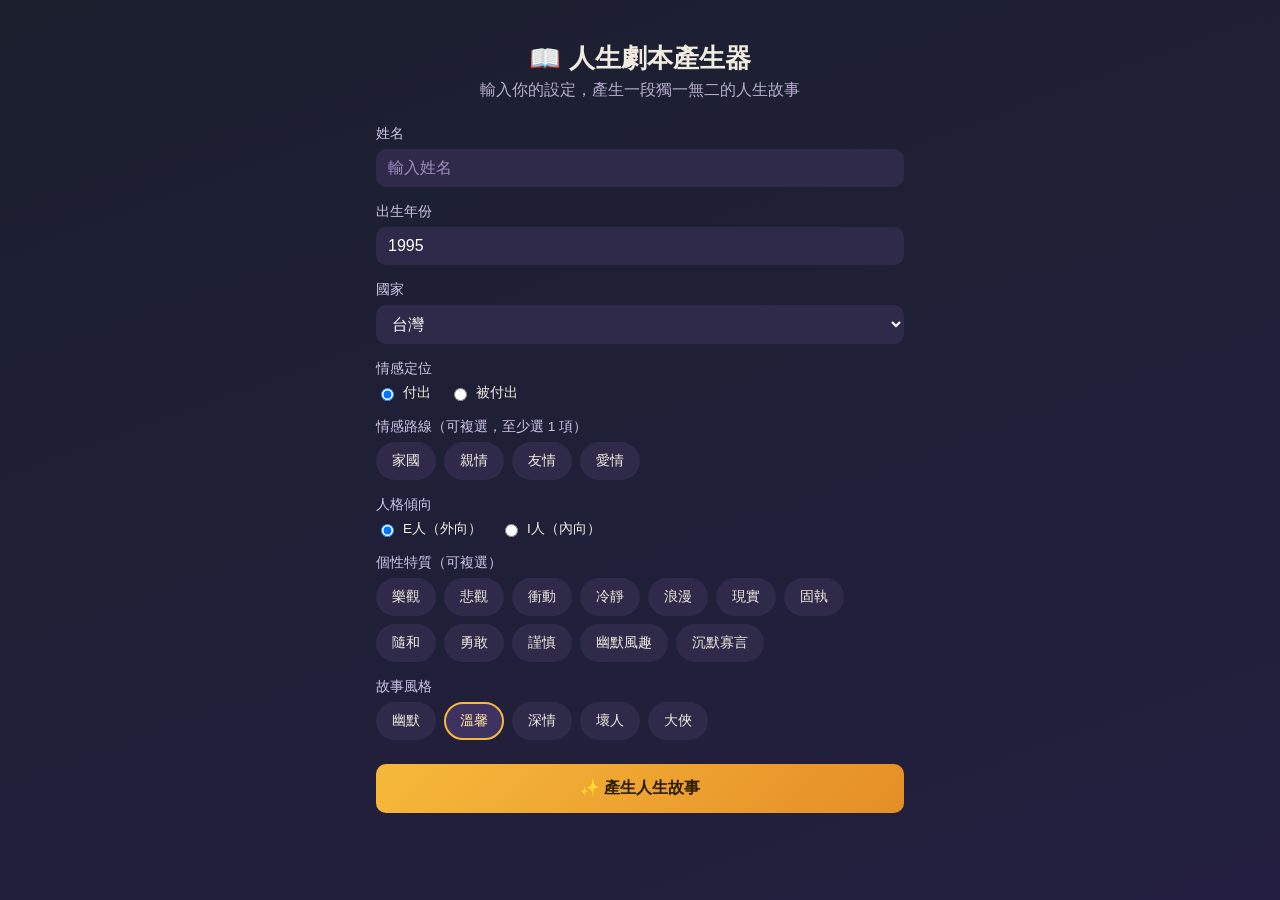
==== life-story/index.html @ bc2ccac8 "Add life-story generator app Takes name, birth year, country, giver/receiver role, emotional routes " ====
<!DOCTYPE html>
<html lang="zh-Hant">
<head>
<meta charset="UTF-8">
<meta name="viewport" content="width=device-width, initial-scale=1.0">
<title>人生劇本產生器</title>
<link rel="stylesheet" href="style.css">
</head>
<body>
  <div id="app">
    <h1>📖 人生劇本產生器</h1>
    <p class="subtitle">輸入你的設定，產生一段獨一無二的人生故事</p>

    <section id="form-section">
      <label>姓名</label>
      <input id="name-input" placeholder="輸入姓名" maxlength="10">

      <label>出生年份</label>
      <input id="year-input" type="number" placeholder="例如 1995" value="1995">

      <label>國家</label>
      <select id="country-select"></select>
      <input id="country-custom" class="hidden" placeholder="請輸入國家名稱">

      <label>情感定位</label>
      <div class="radio-row">
        <label><input type="radio" name="role" value="give" checked> 付出</label>
        <label><input type="radio" name="role" value="receive"> 被付出</label>
      </div>

      <label>情感路線（可複選，至少選 1 項）</label>
      <div id="routes-container" class="chip-row"></div>

      <label>人格傾向</label>
      <div class="radio-row">
        <label><input type="radio" name="personality" value="E" checked> E人（外向）</label>
        <label><input type="radio" name="personality" value="I"> I人（內向）</label>
      </div>

      <label>個性特質（可複選）</label>
      <div id="traits-container" class="chip-row"></div>

      <label>故事風格</label>
      <div id="style-container" class="chip-row single"></div>

      <button id="generate-btn">✨ 產生人生故事</button>
    </section>

    <section id="result-section" class="hidden">
      <h2>你的人生故事</h2>
      <div id="story-output"></div>
      <p class="char-count" id="char-count"></p>
      <div class="result-actions">
        <button id="regenerate-btn">🔄 換個結局再抽一次</button>
        <button id="copy-btn">📋 複製文字</button>
      </div>
    </section>
  </div>

  <script src="data.js"></script>
  <script src="main.js"></script>
</body>
</html>
---- life-story/style.css ----
* {
  box-sizing: border-box;
}

body {
  margin: 0;
  min-height: 100vh;
  font-family: "PingFang TC", "Microsoft JhengHei", -apple-system, sans-serif;
  background: linear-gradient(160deg, #1b1f2e, #241f40);
  color: #f0ece0;
  display: flex;
  justify-content: center;
}

#app {
  width: 100%;
  max-width: 560px;
  padding: 24px 16px 48px;
}

.hidden {
  display: none !important;
}

h1 {
  text-align: center;
  font-size: 1.6rem;
  margin-bottom: 4px;
}

h2 {
  font-size: 1.2rem;
}

.subtitle {
  text-align: center;
  color: #b8aed0;
  margin-top: 0;
  margin-bottom: 24px;
}

label {
  display: block;
  font-size: 0.85rem;
  color: #cfc6e8;
  margin: 16px 0 6px;
}

input[type="text"],
input:not([type]),
input[type="number"],
select {
  width: 100%;
  padding: 10px 12px;
  border-radius: 10px;
  border: none;
  font-size: 1rem;
  background: #2f2a4a;
  color: #fff;
}

input::placeholder {
  color: #9c8fc0;
}

.radio-row {
  display: flex;
  gap: 18px;
  font-size: 0.9rem;
}

.radio-row label {
  margin: 0;
  display: flex;
  align-items: center;
  gap: 6px;
  color: #f0ece0;
}

.chip-row {
  display: flex;
  flex-wrap: wrap;
  gap: 8px;
}

.chip {
  padding: 8px 14px;
  border-radius: 999px;
  background: #2f2a4a;
  border: 2px solid transparent;
  cursor: pointer;
  font-size: 0.85rem;
  user-select: none;
}

.chip.selected {
  border-color: #f6b93b;
  background: #3d3260;
  color: #ffe4a3;
}

button {
  cursor: pointer;
  border: none;
  border-radius: 10px;
  padding: 12px 16px;
  font-size: 1rem;
  background: #4a3f6b;
  color: #fff;
  transition: transform 0.1s ease, background 0.15s ease;
}

button:hover:not(:disabled) {
  background: #5c4e85;
}

button:active:not(:disabled) {
  transform: scale(0.97);
}

button:disabled {
  opacity: 0.4;
  cursor: not-allowed;
}

#generate-btn {
  width: 100%;
  margin-top: 24px;
  background: linear-gradient(135deg, #f6b93b, #e58e26);
  color: #2b1d00;
  font-weight: bold;
  padding: 14px;
}

#result-section {
  margin-top: 28px;
  background: #262041;
  border-radius: 16px;
  padding: 20px;
}

#story-output {
  line-height: 1.9;
  font-size: 0.98rem;
  white-space: pre-wrap;
}

.char-count {
  color: #9c8fc0;
  font-size: 0.8rem;
  text-align: right;
  margin: 10px 0 0;
}

.result-actions {
  display: flex;
  gap: 10px;
  margin-top: 14px;
}

.result-actions button {
  flex: 1;
}
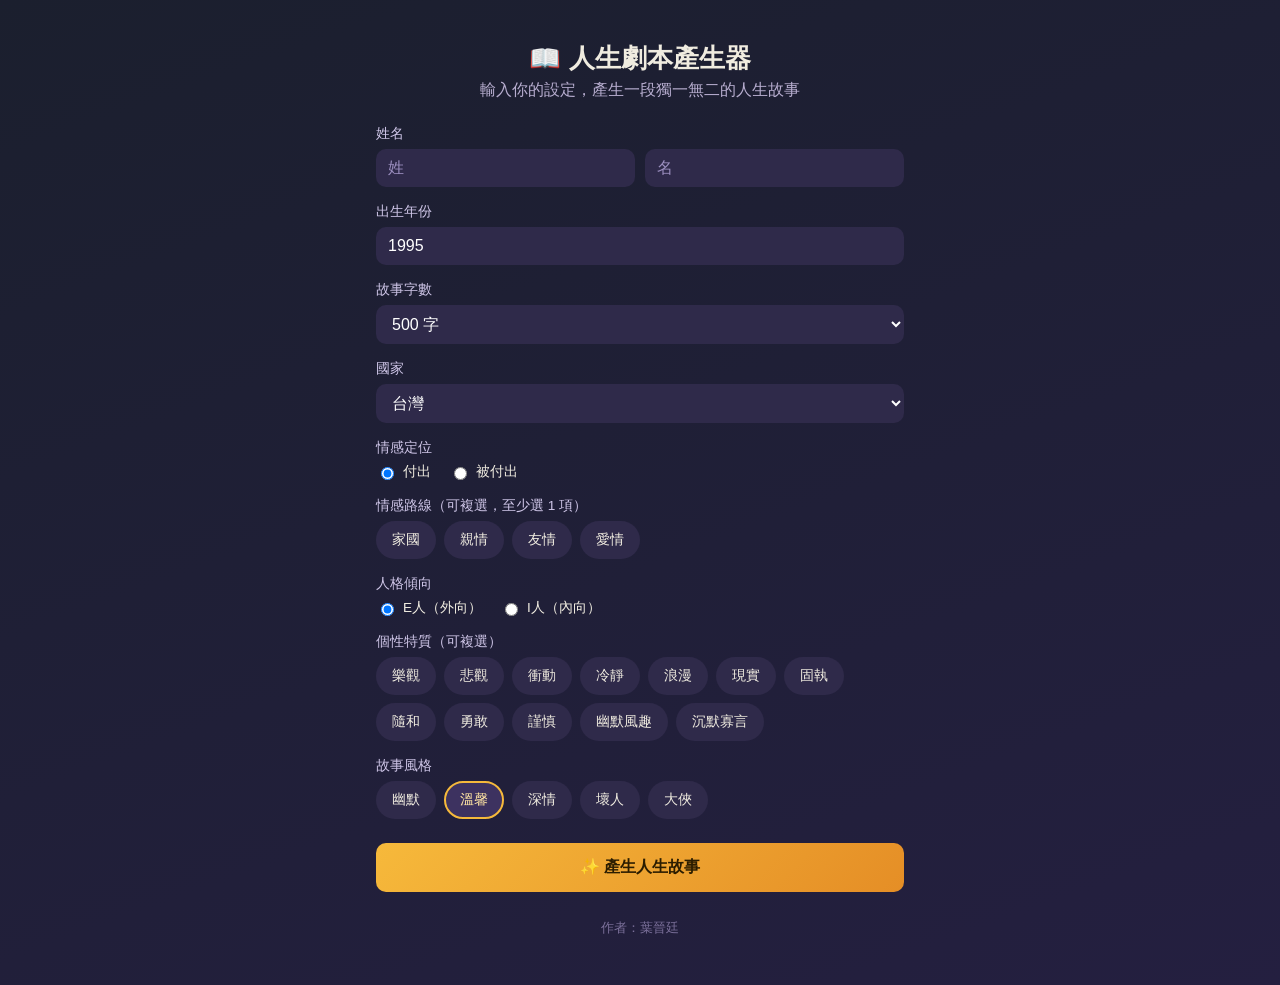
==== commit 114e2c32: "Fix sibling-name ambiguity and expand life-story generator Family paragraphs previously read as if t" ====
--- a/life-story/index.html
+++ b/life-story/index.html
@@ -13,10 +13,16 @@
 
     <section id="form-section">
       <label>姓名</label>
-      <input id="name-input" placeholder="輸入姓名" maxlength="10">
+      <div class="name-row">
+        <input id="surname-input" placeholder="姓" maxlength="4">
+        <input id="given-input" placeholder="名" maxlength="6">
+      </div>
 
       <label>出生年份</label>
       <input id="year-input" type="number" placeholder="例如 1995" value="1995">
+
+      <label>故事字數</label>
+      <select id="length-select"></select>
 
       <label>國家</label>
       <select id="country-select"></select>
@@ -55,6 +61,8 @@
         <button id="copy-btn">📋 複製文字</button>
       </div>
     </section>
+
+    <footer id="author-credit">作者：葉晉廷</footer>
   </div>
 
   <script src="data.js"></script>
--- a/life-story/style.css
+++ b/life-story/style.css
@@ -61,6 +61,22 @@
 
 input::placeholder {
   color: #9c8fc0;
+}
+
+.name-row {
+  display: flex;
+  gap: 10px;
+}
+
+.name-row input {
+  flex: 1;
+}
+
+#author-credit {
+  text-align: center;
+  color: #7a6f99;
+  font-size: 0.8rem;
+  margin-top: 28px;
 }
 
 .radio-row {
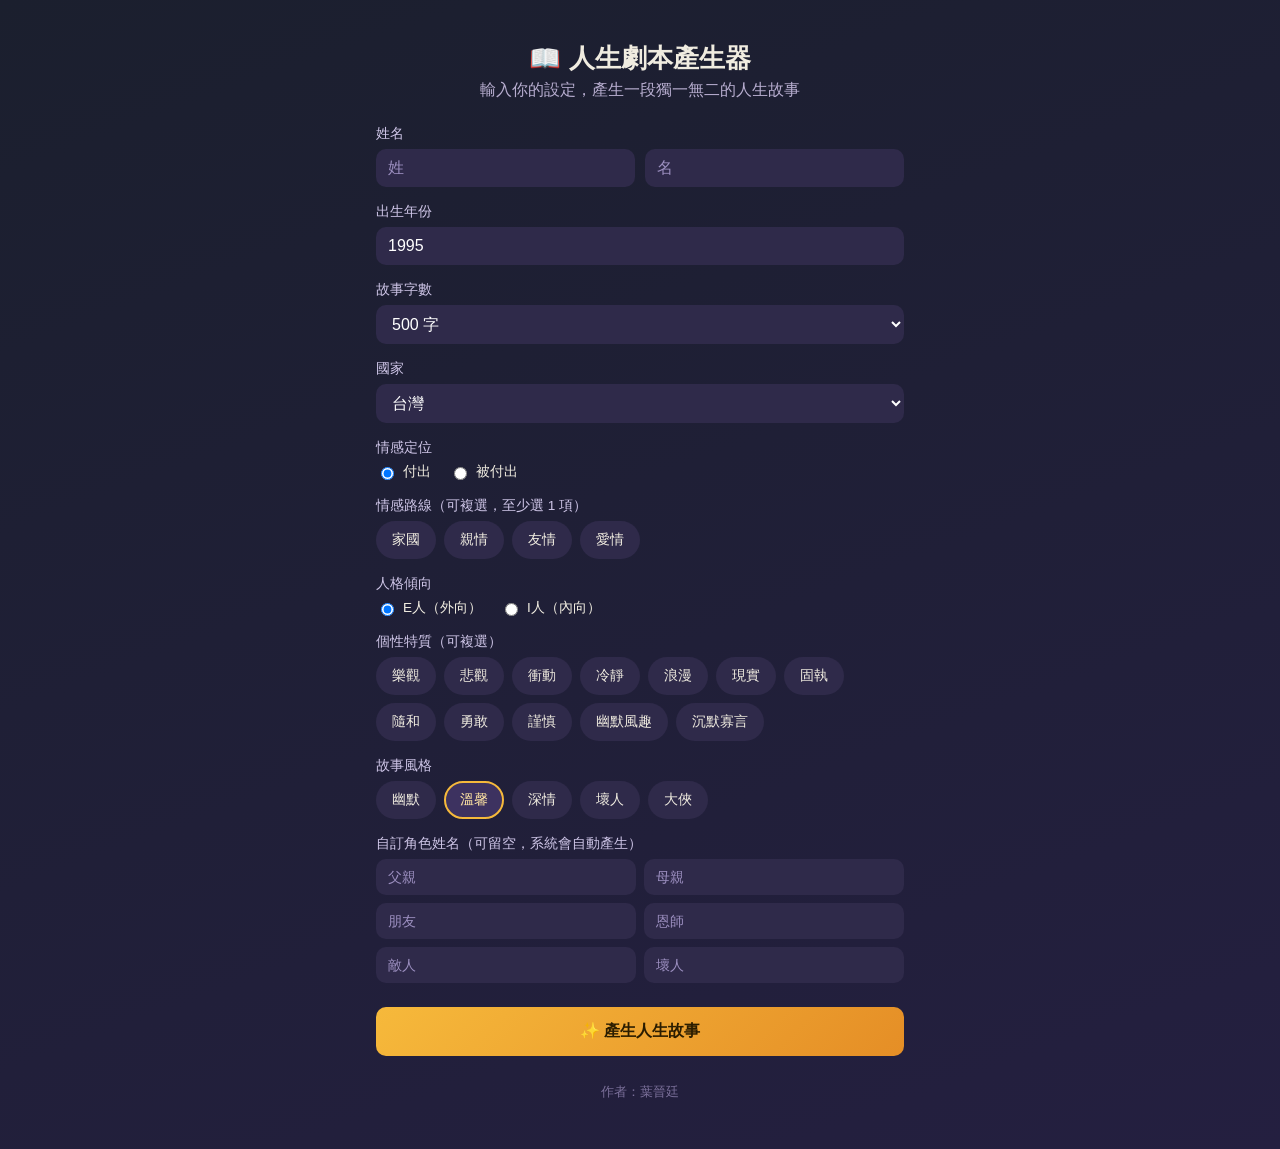
==== commit 005ccf77: "Restructure life story into a chronological, interwoven narrative Acts are no longer segregated one-" ====
--- a/life-story/index.html
+++ b/life-story/index.html
@@ -49,6 +49,16 @@
       <label>故事風格</label>
       <div id="style-container" class="chip-row single"></div>
 
+      <label>自訂角色姓名（可留空，系統會自動產生）</label>
+      <div class="custom-names-grid">
+        <input id="custom-father" placeholder="父親">
+        <input id="custom-mother" placeholder="母親">
+        <input id="custom-friend" placeholder="朋友">
+        <input id="custom-mentor" placeholder="恩師">
+        <input id="custom-enemy" placeholder="敵人">
+        <input id="custom-villain" placeholder="壞人">
+      </div>
+
       <button id="generate-btn">✨ 產生人生故事</button>
     </section>
 
--- a/life-story/style.css
+++ b/life-story/style.css
@@ -79,6 +79,16 @@
   margin-top: 28px;
 }
 
+.custom-names-grid {
+  display: grid;
+  grid-template-columns: repeat(2, 1fr);
+  gap: 8px;
+}
+
+.custom-names-grid input {
+  font-size: 0.9rem;
+}
+
 .radio-row {
   display: flex;
   gap: 18px;
@@ -156,8 +166,45 @@
 }
 
 #story-output {
+  display: flex;
+  flex-direction: column;
+  gap: 18px;
+}
+
+.act {
+  padding-bottom: 16px;
+  border-bottom: 1px solid #3a3158;
+}
+
+.act:last-child {
+  border-bottom: none;
+  padding-bottom: 0;
+}
+
+.act-title {
+  display: flex;
+  align-items: center;
+  gap: 8px;
+  font-weight: bold;
+  color: #ffe4a3;
+  margin-bottom: 8px;
+  font-size: 1rem;
+}
+
+.act-num {
+  font-size: 0.72rem;
+  font-weight: normal;
+  color: #2b1d00;
+  background: linear-gradient(135deg, #f6b93b, #e58e26);
+  padding: 2px 10px;
+  border-radius: 999px;
+}
+
+.act-text {
+  margin: 0;
   line-height: 1.9;
   font-size: 0.98rem;
+  text-indent: 2em;
   white-space: pre-wrap;
 }
 
